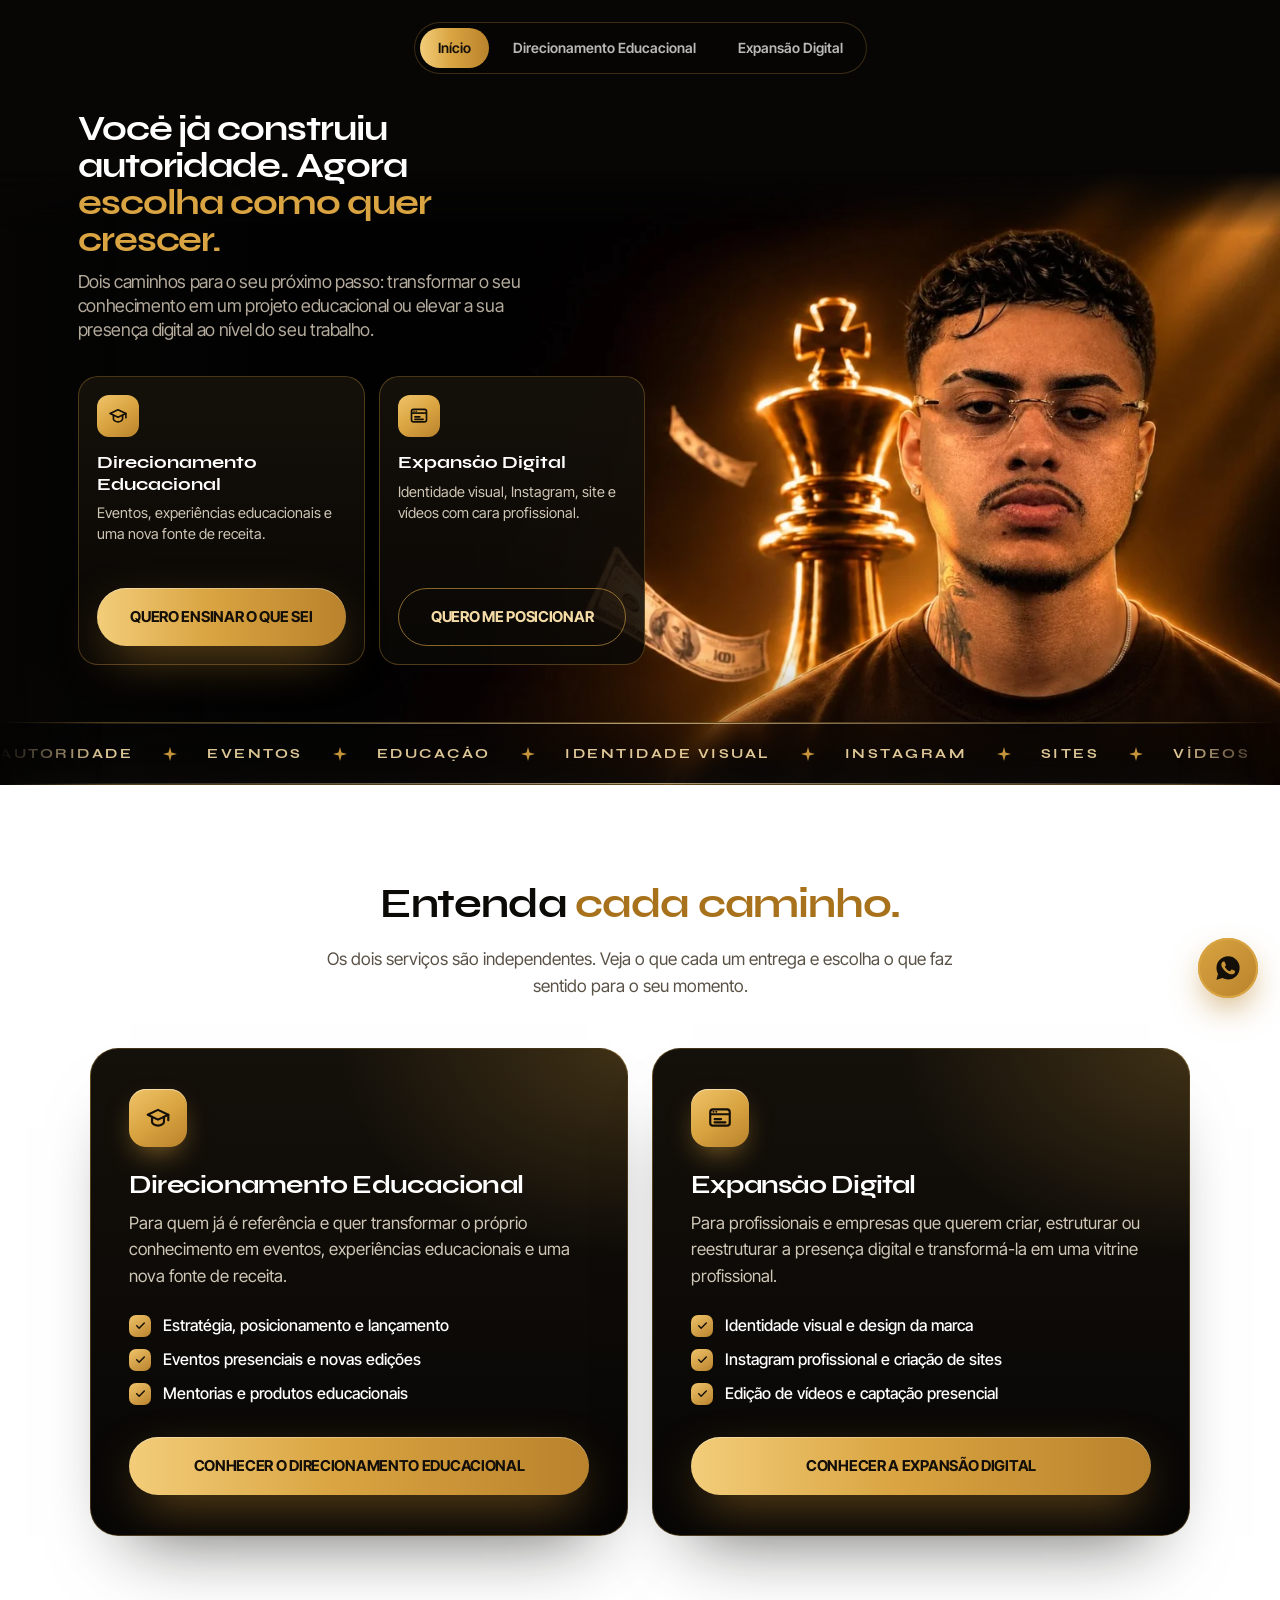
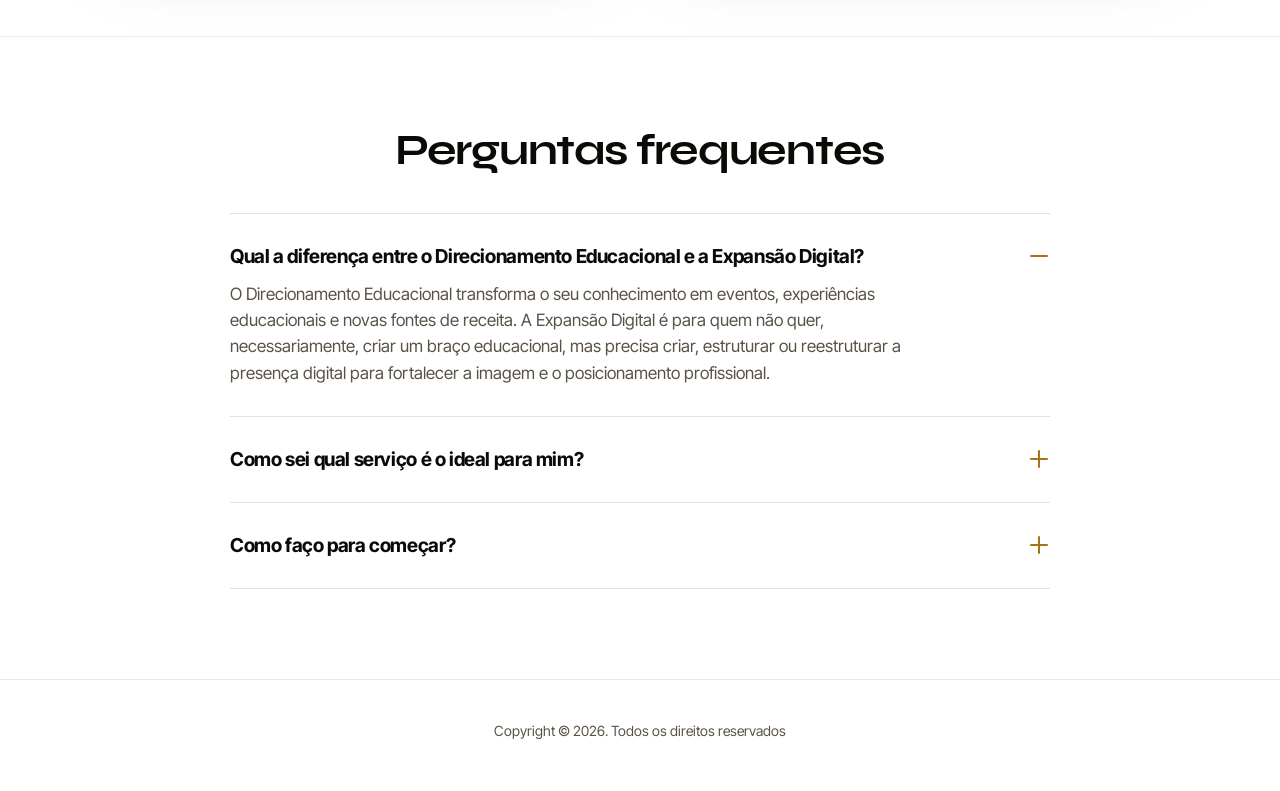
==== index.html @ 528cebd1 "Expansão Digital: novas fotos da hero (desktop, notebook/tablet e celular) Co-Authored-By: Claude Op" ====
<!DOCTYPE html>
<html lang="pt-BR">
<head>
<meta charset="UTF-8">
<meta name="viewport" content="width=device-width, initial-scale=1">
<title>Direcionamento Educacional e Expansão Digital | Escolha como quer crescer</title>
<meta name="description" content="Dois caminhos para o seu próximo passo: transformar o seu conhecimento em um projeto educacional ou elevar a sua presença digital.">
<meta property="og:title" content="Expansão Educacional">
<meta property="og:description" content="Você já construiu autoridade. Agora é hora de transformar isso em uma nova fonte de receita.">
<meta property="og:image" content="assets/hero-desktop.webp">
<meta name="theme-color" content="#070605">

<link rel="preload" as="image" href="assets/hero-desktop.webp?v=1795059457" media="(min-width: 1080px)">
<link rel="preload" as="image" href="assets/hero-mobile.webp?v=1795060371" media="(max-width: 1079px)">
<link rel="preload" as="font" type="font/woff2" href="assets/fonts/Syne-Bold.woff2" crossorigin>
<link rel="preload" as="font" type="font/woff" href="assets/fonts/InterTight-Variable.woff" crossorigin>

<link rel="stylesheet" href="assets/site.css?v=1795201877">
</head>
<body data-ribbon-words="Autoridade|Eventos|Educação|Identidade visual|Instagram|Sites|Vídeos|Posicionamento">

<!-- SVG sprites reutilizáveis -->
<svg width="0" height="0" style="position:absolute" aria-hidden="true">
  <symbol id="i-arrow" viewBox="0 0 24 24"><path d="M4 12h15M13 6l6 6-6 6" fill="none" stroke="currentColor" stroke-width="2.4" stroke-linecap="round" stroke-linejoin="round"/></symbol>
  <symbol id="i-check" viewBox="0 0 24 24"><path d="M5 12.5l4.5 4.5L19 7.5" fill="none" stroke="currentColor" stroke-width="2.6" stroke-linecap="round" stroke-linejoin="round"/></symbol>
  <symbol id="i-spark" viewBox="0 0 24 24"><path d="M12 0l2.6 9.4L24 12l-9.4 2.6L12 24l-2.6-9.4L0 12l9.4-2.6z" fill="currentColor"/></symbol>
  <symbol id="i-wa" viewBox="0 0 24 24"><path fill="currentColor" d="M12.04 2C6.58 2 2.13 6.45 2.13 11.91c0 1.75.46 3.45 1.32 4.95L2.05 22l5.25-1.38a9.9 9.9 0 0 0 4.74 1.21h.01c5.46 0 9.91-4.45 9.91-9.91A9.88 9.88 0 0 0 12.04 2zm5.8 14.03c-.24.68-1.42 1.3-1.96 1.35-.5.05-1.13.07-1.82-.11a16.5 16.5 0 0 1-1.65-.61c-2.9-1.25-4.8-4.17-4.94-4.36-.14-.2-1.18-1.57-1.18-3 0-1.42.75-2.12 1.01-2.41.27-.29.58-.36.78-.36h.56c.18 0 .42-.07.66.5.24.58.83 2 .9 2.15.07.14.12.31.02.5-.1.2-.14.31-.29.48-.14.17-.3.38-.43.5-.14.15-.29.3-.12.59.17.29.74 1.22 1.59 1.98 1.1.97 2.02 1.28 2.3 1.42.3.15.46.12.63-.07.17-.2.73-.85.92-1.14.2-.29.39-.24.65-.14.27.1 1.7.8 1.99.95.29.14.48.22.55.34.08.12.08.69-.16 1.37z"/></symbol>
  <symbol id="i-cap" viewBox="0 0 24 24"><path d="M2.5 9L12 4.5 21.5 9 12 13.5z" fill="none" stroke="currentColor" stroke-width="2" stroke-linejoin="round"/><path d="M6.5 11v4.6c0 1.4 2.5 3.4 5.5 3.4s5.5-2 5.5-3.4V11M21.5 9v5" fill="none" stroke="currentColor" stroke-width="2" stroke-linecap="round"/></symbol>
  <symbol id="i-pin" viewBox="0 0 24 24"><path d="M12 22s7-6.2 7-12a7 7 0 1 0-14 0c0 5.8 7 12 7 12z" fill="none" stroke="currentColor" stroke-width="2" stroke-linejoin="round"/><circle cx="12" cy="10" r="2.6" fill="none" stroke="currentColor" stroke-width="2"/></symbol>
  <symbol id="i-palette" viewBox="0 0 24 24"><path d="M12 3a9 9 0 0 0 0 18c1.4 0 2-1 2-2 0-1.4-1.2-1.6-1.2-2.8 0-1 .8-1.7 1.8-1.7H17a4 4 0 0 0 4-4C21 6.4 17 3 12 3z" fill="none" stroke="currentColor" stroke-width="2" stroke-linejoin="round"/><circle cx="7.5" cy="11" r="1.3" fill="currentColor"/><circle cx="10" cy="7.2" r="1.3" fill="currentColor"/><circle cx="14.5" cy="7.2" r="1.3" fill="currentColor"/></symbol>
  <symbol id="i-insta" viewBox="0 0 24 24"><rect x="3.5" y="3.5" width="17" height="17" rx="5" fill="none" stroke="currentColor" stroke-width="2"/><circle cx="12" cy="12" r="4" fill="none" stroke="currentColor" stroke-width="2"/><circle cx="17.2" cy="6.8" r="1.2" fill="currentColor"/></symbol>
  <symbol id="i-web" viewBox="0 0 24 24"><rect x="3" y="4" width="18" height="15" rx="2.5" fill="none" stroke="currentColor" stroke-width="2"/><path d="M3 8.5h18" stroke="currentColor" stroke-width="2"/><circle cx="6" cy="6.3" r=".9" fill="currentColor"/><circle cx="8.6" cy="6.3" r=".9" fill="currentColor"/><path d="M7 13h6M7 16h10" stroke="currentColor" stroke-width="2" stroke-linecap="round"/></symbol>
  <symbol id="i-video" viewBox="0 0 24 24"><rect x="3" y="6" width="13" height="12" rx="2.5" fill="none" stroke="currentColor" stroke-width="2"/><path d="M16 10.5l5-3v9l-5-3z" fill="none" stroke="currentColor" stroke-width="2" stroke-linejoin="round"/></symbol>
  <symbol id="i-camera" viewBox="0 0 24 24"><path d="M4 8h3l1.6-2.5h6.8L17 8h3a1 1 0 0 1 1 1v9a1 1 0 0 1-1 1H4a1 1 0 0 1-1-1V9a1 1 0 0 1 1-1z" fill="none" stroke="currentColor" stroke-width="2" stroke-linejoin="round"/><circle cx="12" cy="13" r="3.4" fill="none" stroke="currentColor" stroke-width="2"/></symbol>
</svg>

<nav class="topnav" aria-label="Navegação principal">
  <div class="topnav__inner">
    <div class="topnav__links">
      <a href="index.html" aria-current="page">Início</a>
      <a href="educacional.html"><span class="nf">Direcionamento </span>Educacional</a>
      <a href="digital.html"><span class="nf">Expansão </span>Digital</a>
    </div>
  </div>
</nav>

<main>

<!-- ============ HERO (escolha) ============ -->
<section class="hero hero--home" id="inicio">
  <div class="hero__bg" aria-hidden="true"></div>
  <div class="hero__inner">
    <div class="hero__content">
      <h1 class="reveal">Você já construiu autoridade. Agora <span class="hl">escolha como quer crescer.</span></h1>
      <p class="hero__sub reveal" data-delay="1">Dois caminhos para o seu próximo passo: transformar o seu conhecimento em um projeto educacional ou elevar a sua presença digital ao nível do seu trabalho.</p>
      <div class="hopts reveal" data-delay="2">
        <a class="hopt" href="educacional.html">
          <span class="hopt__icon"><svg><use href="#i-cap"/></svg></span>
          <span class="hopt__title">Direcionamento Educacional</span>
          <span class="hopt__desc">Eventos, experiências educacionais e uma nova fonte de receita.</span>
          <span class="btn hopt__btn">Quero ensinar o que sei</span>
        </a>
        <a class="hopt" href="digital.html">
          <span class="hopt__icon"><svg><use href="#i-web"/></svg></span>
          <span class="hopt__title">Expansão Digital</span>
          <span class="hopt__desc">Identidade visual, Instagram, site e vídeos com cara profissional.</span>
          <span class="btn hopt__btn">Quero me posicionar</span>
        </a>
      </div>
    </div>
  </div>
  <div class="ribbons" aria-hidden="true">
    <div class="ribbon"><div class="ribbon__track" data-ribbon></div></div>
  </div>
</section>

<!-- ============ ESCOLHA DO SERVIÇO ============ -->
<section class="choose" id="servicos">
  <div class="container">
    <header class="sec-head">
      <h2 class="reveal">Entenda <span class="hl">cada caminho.</span></h2>
      <p class="reveal" data-delay="1">Os dois serviços são independentes. Veja o que cada um entrega e escolha o que faz sentido para o seu momento.</p>
    </header>
    <div class="choose__grid">
      <article class="svc reveal" data-delay="1">
        <span class="svc__icon"><svg><use href="#i-cap"/></svg></span>
        <h3>Direcionamento Educacional</h3>
        <p>Para quem já é referência e quer transformar o próprio conhecimento em eventos, experiências educacionais e uma nova fonte de receita.</p>
        <ul>
          <li><span class="chk"><svg><use href="#i-check"/></svg></span>Estratégia, posicionamento e lançamento</li>
          <li><span class="chk"><svg><use href="#i-check"/></svg></span>Eventos presenciais e novas edições</li>
          <li><span class="chk"><svg><use href="#i-check"/></svg></span>Mentorias e produtos educacionais</li>
        </ul>
        <a class="btn" href="educacional.html">Conhecer o Direcionamento Educacional</a>
      </article>
      <article class="svc reveal" data-delay="2">
        <span class="svc__icon"><svg><use href="#i-web"/></svg></span>
        <h3>Expansão Digital</h3>
        <p>Para profissionais e empresas que querem criar, estruturar ou reestruturar a presença digital e transformá-la em uma vitrine profissional.</p>
        <ul>
          <li><span class="chk"><svg><use href="#i-check"/></svg></span>Identidade visual e design da marca</li>
          <li><span class="chk"><svg><use href="#i-check"/></svg></span>Instagram profissional e criação de sites</li>
          <li><span class="chk"><svg><use href="#i-check"/></svg></span>Edição de vídeos e captação presencial</li>
        </ul>
        <a class="btn" href="digital.html">Conhecer a Expansão Digital</a>
      </article>
    </div>
  </div>
</section>

<!-- ============ FAQ (os dois serviços) ============ -->
<section class="final" id="faq">
  <div class="container faq">
    <header class="faq__head">
      <h2 class="reveal">Perguntas frequentes</h2>
    </header>
    <details class="faq__item reveal" open>
      <summary><h3>Qual a diferença entre o Direcionamento Educacional e a Expansão Digital?</h3><span class="faq__plus" aria-hidden="true"></span></summary>
      <div class="faq__a"><div><p>O Direcionamento Educacional transforma o seu conhecimento em eventos, experiências educacionais e novas fontes de receita. A Expansão Digital é para quem não quer, necessariamente, criar um braço educacional, mas precisa criar, estruturar ou reestruturar a presença digital para fortalecer a imagem e o posicionamento profissional.</p></div></div>
    </details>
    <details class="faq__item reveal">
      <summary><h3>Como sei qual serviço é o ideal para mim?</h3><span class="faq__plus" aria-hidden="true"></span></summary>
      <div class="faq__a"><div><p>Se o seu objetivo é ensinar, criar eventos e ter uma nova fonte de receita com o que você já sabe, o caminho é o Direcionamento Educacional. Se o objetivo é ter uma imagem mais profissional nas redes, no site e na identidade da marca, o caminho é a Expansão Digital. Na conversa pelo WhatsApp, ajudamos você a definir.</p></div></div>
    </details>
    <details class="faq__item reveal">
      <summary><h3>Como faço para começar?</h3><span class="faq__plus" aria-hidden="true"></span></summary>
      <div class="faq__a"><div><p>Clique em um dos botões da página e fale com a gente pelo WhatsApp. Vamos entender o seu momento e indicar o melhor caminho para o seu projeto.</p></div></div>
    </details>
  </div>
</section>

</main>

<footer class="footer">
  <div class="container">Copyright © 2026. Todos os direitos reservados</div>
</footer>


<a class="wa-float" data-wa="Oi! Vi o site e gostaria de mais informações sobre os serviços." href="#" target="_blank" rel="noopener" aria-label="Falar no WhatsApp">
  <svg><use href="#i-wa"/></svg>
</a>

<script src="assets/site.js?v=1795058932"></script>
</body>
</html>
---- assets/site.css ----
/* ---------- Fontes (arquivos em assets/fonts) ---------- */
@font-face{font-family:"Syne";src:url("fonts/Syne-Bold.woff2") format("woff2");font-weight:600 700;font-style:normal;font-display:swap}
@font-face{font-family:"Syne";src:url("fonts/Syne-Extra.woff2") format("woff2");font-weight:800;font-style:normal;font-display:swap}
@font-face{font-family:"Inter Tight";src:url("fonts/InterTight-Variable.woff") format("woff");font-weight:100 900;font-style:normal;font-display:swap}

/* =========================================================
   TOKENS — troque aqui cores e fontes do projeto inteiro
   ========================================================= */
:root{
  --bg:        #070605;   /* preto quente (base) */
  --bg-2:      #0c0a07;   /* preto amadeirado */
  --brown:     #17120b;   /* marrom escuro */
  --brown-2:   #241b0f;
  --gold:      #d9a441;   /* dourado (destaques) */
  --gold-2:    #b9822c;   /* dourado profundo (gradientes) */
  --champagne: #f5dca6;   /* champanhe (brilhos) */
  --bronze:    #8a5a1c;   /* bronze (profundidade) */
  --white:     #ffffff;
  --text:      #cfc6b6;
  --muted:     #968c7d;
  --line:      rgba(245,220,166,.14);

  --font-display: "Syne", "Inter Tight", system-ui, sans-serif;
  --font-body:    "Inter Tight", "Inter", system-ui, sans-serif;

  --radius: 22px;
  --container: 1200px;
}

*,*::before,*::after{box-sizing:border-box}
html{scroll-behavior:smooth;-webkit-text-size-adjust:100%;overflow-x:hidden}
body{
  margin:0;background:var(--bg);color:var(--text);
  font-family:var(--font-body);font-size:18px;line-height:1.55;
  -webkit-font-smoothing:antialiased;overflow-x:hidden;
}
img,svg{display:block;max-width:100%}
a{color:inherit;text-decoration:none}
h1,h2,h3{margin:0;color:var(--white);font-family:var(--font-display);font-weight:700;letter-spacing:-.03em;line-height:1.05}
p{margin:0}
.hl{color:var(--gold)}
.container{width:min(var(--container),100% - 48px);margin-inline:auto}
section{position:relative}

/* ---------- Botão (pílula com seta) ---------- */
.btn{
  --h:76px;justify-content:center;text-align:center;
  display:inline-flex;align-items:center;gap:28px;
  height:var(--h);padding:0 52px;border-radius:999px;
  background:linear-gradient(90deg,#f3cd7a 0%,var(--gold) 45%,var(--gold-2) 100%);
  color:#140f08;font-family:var(--font-body);font-weight:700;font-size:21px;letter-spacing:-.02em;text-transform:uppercase;
  box-shadow:0 18px 50px -12px rgba(185,130,44,.65),inset 0 1px 0 rgba(255,255,255,.35);
  position:relative;isolation:isolate;overflow:hidden;
  transition:transform .35s cubic-bezier(.2,.8,.2,1),box-shadow .35s;
}
.btn::after{ /* brilho que passa */
  content:"";position:absolute;inset:0;z-index:-1;
  background:linear-gradient(110deg,transparent 30%,rgba(255,255,255,.45) 50%,transparent 70%);
  transform:translateX(-120%);animation:shine 4.5s ease-in-out infinite;
}
.btn__arrow{
  width:46px;height:46px;border-radius:50%;background:#0a0704;color:var(--champagne);display:grid;place-items:center;flex:none;
  transition:transform .35s cubic-bezier(.2,.8,.2,1);
}
.btn__arrow svg{width:18px;height:18px}
.btn:hover{transform:translateY(-3px);box-shadow:0 24px 60px -10px rgba(185,130,44,.85),inset 0 1px 0 rgba(255,255,255,.35)}
.btn:hover .btn__arrow{transform:translateX(5px)}
@keyframes shine{0%,60%{transform:translateX(-120%)}100%{transform:translateX(120%)}}

/* Variante com anel (seção 3) */
.btn--ring{outline:1.5px solid rgba(245,220,166,.45);outline-offset:6px}

/* ---------- Eyebrow ---------- */
.eyebrow{
  display:inline-flex;align-items:center;gap:10px;
  padding:9px 18px;border-radius:999px;border:1px solid var(--line);
  background:rgba(185,130,44,.07);color:var(--champagne);
  font-size:13px;font-weight:600;letter-spacing:.14em;text-transform:uppercase;
}
.eyebrow i{width:7px;height:7px;border-radius:50%;background:var(--gold);box-shadow:0 0 12px var(--gold)}

.sec-head h2:first-child,.faq__head h2:first-child,.provoke h2:first-child{margin-top:0}

/* ---------- Reveal on scroll ---------- */
.reveal{opacity:0;transform:translateY(34px);transition:opacity .9s cubic-bezier(.2,.8,.2,1),transform .9s cubic-bezier(.2,.8,.2,1)}
.reveal.is-in{opacity:1;transform:none}
.reveal[data-delay="1"]{transition-delay:.1s}
.reveal[data-delay="2"]{transition-delay:.2s}
.reveal[data-delay="3"]{transition-delay:.3s}
.reveal[data-delay="4"]{transition-delay:.4s}
.reveal[data-delay="5"]{transition-delay:.5s}

/* =========================================================
   01 — HERO
   ========================================================= */
.hero{
  /* altura da foto: no máx. metade da largura (16:9 de 50vw) e da altura da tela */
  --H:clamp(500px,min(48vw,100svh),1000px);
  min-height:var(--H);display:flex;align-items:center;
  background:var(--bg);padding:110px 0 120px;overflow-x:clip;
}
/* A foto fica ancorada à direita, sempre inteira (sem cortes laterais) */
/* Foto ancorada no canto inferior direito, sempre inteira e ocupando ~metade da tela */
.hero__bg{position:absolute;bottom:0;right:0;height:var(--H);width:calc(var(--H) * 2.171);pointer-events:none;
  background:url("hero-desktop.webp?v=1795059457") center / cover no-repeat;
  -webkit-mask-image:linear-gradient(180deg,transparent 0%,#000 10%);mask-image:linear-gradient(180deg,transparent 0%,#000 10%)}
.hero__bg::after{content:"";position:absolute;inset:0;
  background:linear-gradient(90deg,var(--bg) 0%,rgba(7,6,5,.6) 10%,rgba(7,6,5,0) 26%),linear-gradient(0deg,rgba(7,6,5,.5) 0%,rgba(7,6,5,0) 22%)}
.hero__inner{position:relative;width:min(1680px,100% - 48px);margin-inline:auto;padding-left:clamp(0px,4.2vw,96px)}
/* O texto termina antes de onde começam os elementos da foto (~45% da imagem) */
.hero__content{max-width:min(780px,calc(100vw - 1.15 * var(--H) - max(24px,(100vw - 1680px) / 2) - clamp(0px,4.2vw,96px) - 48px))}
.hero h1{font-size:clamp(1.85rem,2.75vw,3.6rem)}
.hero__sub{margin-top:12px;font-size:clamp(1.05rem,1.4vw,1.75rem);line-height:1.35;letter-spacing:-.02em;color:#b3aa9c;font-weight:400}
.hero .btn{--h:58px;margin-top:36px;white-space:nowrap;font-size:clamp(15px,1.1vw,17px);padding:0 clamp(30px,2.6vw,42px)}
.hero .btn .btn__arrow{width:38px;height:38px}
.hero .btn .btn__arrow svg{width:16px;height:16px}

/* Faixas infinitas */
/* Faixa infinita integrada à base da imagem */
.ribbons{position:absolute;left:0;right:0;bottom:0;z-index:3;pointer-events:none}
.ribbon{
  position:relative;overflow:hidden;padding:20px 0;color:var(--champagne);
  background:linear-gradient(180deg,rgba(7,6,5,.35) 0%,rgba(7,6,5,.78) 100%);
  backdrop-filter:blur(10px) saturate(1.2);-webkit-backdrop-filter:blur(10px) saturate(1.2);
  border-top:1px solid rgba(217,164,65,.35);border-bottom:1px solid rgba(217,164,65,.35);
  -webkit-mask-image:linear-gradient(90deg,transparent 0%,#000 8%,#000 92%,transparent 100%);
          mask-image:linear-gradient(90deg,transparent 0%,#000 8%,#000 92%,transparent 100%);
}
.ribbon::before,.ribbon::after{content:"";position:absolute;left:0;right:0;height:1px;background:linear-gradient(90deg,transparent,var(--champagne),transparent);opacity:.7}
.ribbon::before{top:0}.ribbon::after{bottom:0}
.ribbon__track{display:flex;width:max-content;animation:marquee 46s linear infinite}
.ribbon__group{display:flex;align-items:center;flex:none}
.ribbon__item{display:flex;align-items:center;gap:30px;padding-right:30px;font-family:var(--font-display);font-weight:600;font-size:14px;letter-spacing:.18em;opacity:.9;text-transform:uppercase;white-space:nowrap}
.ribbon__item svg{width:14px;height:14px;flex:none;color:var(--gold)}
@keyframes marquee{to{transform:translateX(-50%)}}

/* Cabeçalho padrão de seção */
.sec-head{text-align:center;max-width:860px;margin:0 auto 60px}
.sec-head h2{font-size:clamp(1.9rem,3.2vw,3.35rem);margin-top:22px}
.sec-head p{margin:22px auto 0;max-width:680px;font-size:clamp(1.05rem,1.35vw,1.25rem);color:var(--text)}

/* =========================================================
   02 — PARA QUEM É
   ========================================================= */
.forwho{display:flex;align-items:center;min-height:max(560px,50vw);padding:70px 0;background:#000;overflow:hidden}
/* Foto 16:9 sempre na largura total: o notebook nunca passa da metade esquerda */
.forwho__bg{position:absolute;left:0;top:50%;width:100%;aspect-ratio:16/9;transform:translateY(-50%);pointer-events:none;
  background:url("para-quem-bg.webp") center / cover no-repeat;
  -webkit-mask-image:linear-gradient(180deg,transparent 0%,#000 12%,#000 88%,transparent 100%);
          mask-image:linear-gradient(180deg,transparent 0%,#000 12%,#000 88%,transparent 100%)}
.forwho__grid{position:relative;display:grid;grid-template-columns:1fr 1fr;gap:48px;align-items:center}
.forwho__content{grid-column:2}
.forwho h2{font-size:clamp(1.9rem,3vw,3rem);margin-bottom:34px}
.forwho__list{display:grid;gap:14px}
.fcard{
  display:flex;align-items:flex-start;gap:18px;padding:24px 26px;border-radius:22px;
  background:linear-gradient(180deg,rgba(255,255,255,.04),rgba(255,255,255,.012));
  border:1px solid rgba(217,164,65,.2);
  backdrop-filter:blur(6px);-webkit-backdrop-filter:blur(6px);
  transition:opacity .9s cubic-bezier(.2,.8,.2,1),transform .9s cubic-bezier(.2,.8,.2,1),border-color .4s,background .4s;
}
.fcard:hover{border-color:rgba(217,164,65,.5);background:linear-gradient(180deg,rgba(217,164,65,.07),rgba(255,255,255,.012))}
.fcard h3{font-size:clamp(1.15rem,1.45vw,1.35rem);line-height:1.25;letter-spacing:-.02em;margin:2px 0 8px}
.fcard p{font-size:16.5px;line-height:1.55;color:var(--text)}

/* =========================================================
   03 — PROVOCAÇÃO
   ========================================================= */
.provoke{padding:90px 0;background:linear-gradient(180deg,var(--bg) 0%,#040302 100%);overflow:hidden}
.provoke::before{content:"";position:absolute;left:-10%;top:10%;width:60%;height:80%;background:radial-gradient(closest-side,rgba(138,90,28,.16),transparent);pointer-events:none}
.provoke__grid{display:grid;grid-template-columns:1.15fr .85fr;gap:80px;align-items:center}
.provoke h2{font-size:clamp(2.1rem,4.1vw,4.4rem);margin-top:26px;line-height:1.04}
.race{position:relative;margin-top:46px;height:52px;max-width:640px}
.race__line{position:absolute;left:0;right:6px;bottom:8px;height:2px;background:linear-gradient(90deg,rgba(217,164,65,.25),var(--gold))}
.race__arrow{position:absolute;right:0;bottom:2px;width:16px;height:14px;color:var(--gold)}
.race__runner{position:absolute;left:0;bottom:10px;width:46px;height:46px;color:var(--gold);filter:drop-shadow(0 0 8px rgba(217,164,65,.8))}
.provoke__side p{font-size:clamp(1.05rem,1.35vw,1.3rem);line-height:1.6;color:#b8ae9e}
.provoke__side p + p{margin-top:18px}
.provoke__side strong{color:#fff;font-weight:600}
.provoke__side .btn{margin-top:42px;--h:64px;font-size:18px;padding:0 44px;white-space:nowrap}

/* Check dourado (usado nos cards da seção 2) */
.bcard__check{
  flex:none;width:46px;height:46px;border-radius:12px;display:grid;place-items:center;color:#fff;
  background:linear-gradient(145deg,#f0c46a 0%,var(--gold-2) 55%,var(--bronze) 100%);
  box-shadow:0 0 24px rgba(217,164,65,.45),inset 0 1px 0 rgba(255,255,255,.45);
}
.bcard__check svg{width:22px;height:22px}

/* =========================================================
   05 — COMO FUNCIONA NOSSO PROJETO (tabuleiro com cards ligados às peças)
   ========================================================= */
.process{padding:80px 0 80px;background:#000;overflow:hidden}
.process .sec-head{margin-bottom:0;position:relative;z-index:2}
.process__stage{position:relative;width:min(1400px,100% - 32px);margin:-40px auto 0;aspect-ratio:1672 / 941;
  container-type:inline-size}
.process__img{position:absolute;inset:0;background:url("processo-bg.webp") center / cover no-repeat;
  -webkit-mask-image:radial-gradient(75% 85% at 50% 55%,#000 60%,transparent 100%);
          mask-image:radial-gradient(75% 85% at 50% 55%,#000 60%,transparent 100%)}
.process__lines{position:absolute;inset:0;width:100%;height:100%;overflow:visible;pointer-events:none}
.process__lines path{fill:none;stroke:url(#pl-line);stroke-width:1.4;vector-effect:non-scaling-stroke;
  stroke-dasharray:1;stroke-dashoffset:1;transition:stroke-dashoffset 1.4s cubic-bezier(.6,0,.2,1) .25s}
.process__lines circle{fill:var(--champagne);opacity:0;transition:opacity .4s 1.5s;filter:drop-shadow(0 0 6px var(--gold))}
.process__stage.is-in .process__lines path{stroke-dashoffset:0}
.process__stage.is-in .process__lines circle{opacity:1}
.pstep{position:absolute;width:24%;padding:clamp(16px,1.6cqw,24px) clamp(18px,1.8cqw,26px);border-radius:16px;
  background:linear-gradient(180deg,rgba(24,19,12,.82),rgba(10,8,5,.82));
  border:1px solid rgba(217,164,65,.32);
  box-shadow:0 20px 50px -20px rgba(0,0,0,.9),inset 0 1px 0 rgba(255,255,255,.06);
  backdrop-filter:blur(8px);-webkit-backdrop-filter:blur(8px);
  transition:opacity .9s cubic-bezier(.2,.8,.2,1),transform .9s cubic-bezier(.2,.8,.2,1),border-color .4s}
.pstep:hover{border-color:rgba(217,164,65,.65)}
.pstep--1{left:3%;top:20%}
.pstep--2{right:3%;top:20%}
.pstep--3{left:3%;bottom:2%}
.pstep--4{right:3%;bottom:2%}
.pstep__n{display:block;font-family:var(--font-display);font-weight:700;font-size:clamp(12px,1cqw,14px);letter-spacing:.06em;color:var(--gold);margin-bottom:6px}
.pstep h3{font-size:clamp(1rem,1.35cqw,1.3rem);line-height:1.2;letter-spacing:-.02em;margin-bottom:8px}
.pstep p{font-size:clamp(13.5px,1.05cqw,16px);line-height:1.5;color:var(--text)}

/* =========================================================
   06 — FAQ (simples)
   ========================================================= */
.final{padding:90px 0 90px;background:linear-gradient(180deg,var(--bg) 0%,#040302 100%)}
.faq{max-width:820px;margin:0 auto}
.faq__head{text-align:center;margin-bottom:40px}
.faq__head h2{font-size:clamp(2rem,3.4vw,3.2rem);margin-top:22px}
.faq__item{padding:30px 0;border-top:1px solid rgba(255,255,255,.09)}
.faq__item:last-child{border-bottom:1px solid rgba(255,255,255,.09)}
.faq__item summary{list-style:none;cursor:pointer;display:flex;align-items:center;justify-content:space-between;gap:24px}
.faq__item summary::-webkit-details-marker{display:none}
.faq__item summary:focus-visible{outline:2px solid var(--gold);outline-offset:6px;border-radius:6px}
.faq__plus{flex:none;position:relative;width:22px;height:22px;transition:transform .4s cubic-bezier(.2,.8,.2,1)}
.faq__plus::before,.faq__plus::after{content:"";position:absolute;left:50%;top:50%;width:18px;height:2px;border-radius:2px;background:var(--gold);transform:translate(-50%,-50%)}
.faq__plus::after{transform:translate(-50%,-50%) rotate(90deg);transition:transform .4s cubic-bezier(.2,.8,.2,1),opacity .3s}
.faq__item[open] .faq__plus{transform:rotate(180deg)}
.faq__item[open] .faq__plus::after{transform:translate(-50%,-50%) rotate(0);opacity:0}
.faq__item summary:hover h3{color:var(--champagne)}
.faq__a{display:grid;grid-template-rows:0fr;transition:grid-template-rows .45s cubic-bezier(.2,.8,.2,1)}
.faq__item.is-open .faq__a{grid-template-rows:1fr}
.faq__a > div{overflow:hidden}
.faq__item h3{transition:color .3s;font-family:var(--font-body);font-size:clamp(1.1rem,1.5vw,1.3rem);font-weight:700;letter-spacing:-.02em;line-height:1.3}
.faq__item p{padding-top:12px;font-size:17px;color:var(--text);max-width:720px}

.footer{padding:40px 0 50px;background:#040302;border-top:1px solid rgba(255,255,255,.06);text-align:center;font-size:14px;color:var(--muted)}

/* Botão flutuante WhatsApp */
.wa-float{position:fixed;right:22px;bottom:22px;z-index:50;width:60px;height:60px;border-radius:50%;display:grid;place-items:center;background:linear-gradient(135deg,var(--gold),var(--gold-2));box-shadow:0 14px 34px -8px rgba(185,130,44,.8);color:#140f08;transform:translateY(120px);transition:transform .5s cubic-bezier(.2,.8,.2,1)}
.wa-float.is-visible{transform:none}
.wa-float svg{width:28px;height:28px}
.wa-float::before{content:"";position:absolute;inset:0;border-radius:50%;border:2px solid var(--gold);animation:pulse 2.4s ease-out infinite}
@keyframes pulse{from{transform:scale(1);opacity:.8}to{transform:scale(1.55);opacity:0}}

/* =========================================================
   05 — BENEFÍCIOS (checks)
   ========================================================= */
.benefits{padding:90px 0;background:#000;overflow:hidden}
.benefits__grid{display:grid;grid-template-columns:repeat(2,1fr);gap:20px;position:relative;max-width:1150px;margin-inline:auto}
.bcard{
  display:flex;align-items:center;gap:20px;padding:34px 34px;border-radius:24px;
  background:linear-gradient(180deg,rgba(255,255,255,.025),rgba(255,255,255,.01));
  border:1px solid rgba(217,164,65,.18);
  transition:opacity .9s cubic-bezier(.2,.8,.2,1),transform .9s cubic-bezier(.2,.8,.2,1),border-color .4s,background .4s;
}
.bcard:hover{border-color:rgba(217,164,65,.45);background:linear-gradient(180deg,rgba(217,164,65,.06),rgba(255,255,255,.01))}
.bcard h3{font-size:clamp(1.25rem,1.75vw,1.65rem);line-height:1.2;letter-spacing:-.025em}

/* =========================================================
   KICKER — identifica a qual serviço cada seção pertence
   ========================================================= */
.kicker{display:block;font-family:var(--font-body);font-size:13px;font-weight:700;letter-spacing:.24em;text-transform:uppercase;color:var(--gold)}
.kicker + h2{margin-top:14px !important}
.provoke .kicker,.final .kicker,.choose .kicker,.digi-svc .kicker{color:#a8721c}

/* =========================================================
   ESCOLHA DO SERVIÇO
   ========================================================= */
.choose{padding:96px 0 100px;background:#fff;color:#5a5247}
.choose .sec-head{margin-bottom:48px}
.choose .sec-head h2{color:#0c0a07}
.choose .sec-head .hl{color:#a8721c}
.choose .sec-head p{color:#5a5247}
.choose__grid{display:grid;grid-template-columns:1fr 1fr;grid-template-rows:auto auto auto auto auto;column-gap:24px;max-width:1100px;margin-inline:auto}
.svc{
  grid-row:span 5;display:grid;grid-template-rows:subgrid;row-gap:0;
  position:relative;overflow:hidden;isolation:isolate;
  padding:40px 38px;border-radius:28px;color:var(--text);
  background:radial-gradient(90% 70% at 100% 0%,rgba(217,164,65,.22),transparent 60%),linear-gradient(180deg,#14100a 0%,#070605 100%);
  border:1px solid rgba(217,164,65,.28);
  box-shadow:0 40px 70px -40px rgba(12,10,7,.65);
  transition:opacity .9s cubic-bezier(.2,.8,.2,1),transform .5s cubic-bezier(.2,.8,.2,1),box-shadow .5s,border-color .5s;
}
.svc:hover{transform:translateY(-6px);border-color:rgba(217,164,65,.6);box-shadow:0 50px 80px -40px rgba(12,10,7,.75),0 0 50px -20px rgba(217,164,65,.5)}
.svc__icon{width:58px;height:58px;border-radius:17px;display:grid;place-items:center;color:#140f08;margin-bottom:24px;
  background:linear-gradient(145deg,#f0c46a 0%,var(--gold) 50%,var(--gold-2) 100%);box-shadow:0 12px 28px -8px rgba(217,164,65,.6),inset 0 1px 0 rgba(255,255,255,.5)}
.svc__icon svg{width:26px;height:26px}
.svc h3{font-size:clamp(1.45rem,2vw,1.9rem);margin:0 0 12px;align-self:end}
.svc > p{font-size:17px;line-height:1.55;color:#cfc6b6}
.svc ul{list-style:none;margin:26px 0 32px;padding:0;display:grid;gap:12px;align-content:start}
.svc li{display:flex;gap:12px;align-items:center;font-size:16px;color:#fff;font-weight:500;line-height:1.35}
.chk{flex:none;width:22px;height:22px;border-radius:7px;display:grid;place-items:center;color:#140f08;background:linear-gradient(145deg,#f0c46a,var(--gold-2))}
.chk svg{width:13px;height:13px}
.svc .btn{width:100%;--h:58px;font-size:15px;padding:0 20px}

/* =========================================================
   ABERTURA DE CADA SERVIÇO
   ========================================================= */
.svc-intro{padding:100px 0 30px;background:radial-gradient(60% 70% at 50% 0%,rgba(217,164,65,.16),transparent 70%),#000;text-align:center}
.svc-intro .container{max-width:900px}
.svc-intro h2{font-size:clamp(2.2rem,4.4vw,4.2rem);line-height:1.02}
.svc-intro p{margin:22px auto 0;max-width:700px;font-size:clamp(1.05rem,1.35vw,1.25rem);line-height:1.6;color:var(--text)}
.svc-intro__rule{display:block;width:120px;height:1px;margin:36px auto 0;background:linear-gradient(90deg,transparent,var(--gold),transparent)}

/* =========================================================
   EXPANSÃO DIGITAL — para quem é (painel)
   ========================================================= */
.digi-intro{padding:100px 0;background:radial-gradient(60% 50% at 50% 0%,rgba(217,164,65,.16),transparent 70%),#000}
.digi-intro .svc-intro{padding:0 0 56px;background:none}
.digi-panel{position:relative;max-width:1060px;margin-inline:auto;padding:56px 56px 52px;border-radius:30px;
  background:linear-gradient(180deg,#17120b 0%,#0c0a07 100%);border:1px solid rgba(217,164,65,.18);border-bottom:2px solid var(--gold);
  box-shadow:0 50px 90px -50px rgba(0,0,0,.9),inset 0 1px 0 rgba(255,255,255,.05)}
.digi-panel__head{text-align:center;margin-bottom:36px}
.digi-panel__head h3{font-size:clamp(1.6rem,2.6vw,2.4rem);line-height:1.1}
.digi-panel__grid{display:grid;grid-template-columns:1fr 1fr;gap:14px}
.ditem{display:flex;align-items:center;gap:16px;padding:20px 22px;border-radius:16px;background:rgba(255,255,255,.045);border:1px solid rgba(255,255,255,.06);transition:border-color .4s,background .4s}
.ditem:hover{border-color:rgba(217,164,65,.4);background:rgba(217,164,65,.07)}
.ditem .bcard__check{width:42px;height:42px;border-radius:12px}
.ditem .bcard__check svg{width:19px;height:19px}
.ditem span:last-child{color:#fff;font-size:16.5px;font-weight:500;line-height:1.35}
.digi-panel__goal{margin-top:30px;text-align:center;font-size:clamp(1.05rem,1.3vw,1.2rem);line-height:1.6;color:var(--text)}
.digi-panel__goal strong{color:var(--champagne);font-weight:600}

/* =========================================================
   EXPANSÃO DIGITAL — serviços
   ========================================================= */
.digi-svc{padding:100px 0;background:#fff;color:#5a5247}
.digi-svc .sec-head h2{color:#0c0a07}
.digi-svc .sec-head .hl{color:#a8721c}
.digi-svc .sec-head p{color:#5a5247}
.digi-grid{display:grid;grid-template-columns:repeat(6,1fr);gap:20px}
.dcard{grid-column:span 2;position:relative;display:flex;flex-direction:column;padding:32px 30px;border-radius:24px;color:var(--text);
  background:radial-gradient(90% 60% at 100% 0%,rgba(217,164,65,.16),transparent 60%),linear-gradient(180deg,#14100a,#070605);border:1px solid rgba(217,164,65,.25);
  box-shadow:0 30px 60px -36px rgba(12,10,7,.6);
  transition:opacity .9s cubic-bezier(.2,.8,.2,1),transform .9s cubic-bezier(.2,.8,.2,1),border-color .4s}
.dcard:nth-child(4),.dcard:nth-child(5){grid-column:span 3}
.dcard:hover{border-color:rgba(217,164,65,.55)}
.dcard__icon{width:54px;height:54px;border-radius:16px;display:grid;place-items:center;color:#140f08;margin-bottom:22px;
  background:linear-gradient(145deg,#f0c46a 0%,var(--gold) 50%,var(--gold-2) 100%);box-shadow:0 12px 28px -8px rgba(217,164,65,.6),inset 0 1px 0 rgba(255,255,255,.5)}
.dcard__icon svg{width:24px;height:24px}
.dcard h3{font-size:clamp(1.2rem,1.5vw,1.4rem);line-height:1.2;margin-bottom:18px}
.dcard ul{list-style:none;margin:0;padding:0;display:grid;gap:11px}
.dcard li{display:flex;gap:11px;align-items:flex-start;font-size:15.5px;line-height:1.45;color:var(--text)}
.dcard li .chk{width:20px;height:20px;border-radius:6px;margin-top:1px}
.dcard li .chk svg{width:12px;height:12px}

/* CTA Expansão Digital */
.digi-cta{padding:100px 0 110px;background:#040302;overflow:hidden;text-align:center}
.digi-cta::before{content:"";position:absolute;left:50%;top:-160px;width:1000px;height:620px;transform:translateX(-50%);background:radial-gradient(closest-side,rgba(217,164,65,.28),rgba(138,90,28,.1) 55%,transparent);pointer-events:none}
.digi-cta::after{content:"";position:absolute;left:50%;top:0;width:min(860px,90%);height:1px;transform:translateX(-50%);background:linear-gradient(90deg,transparent,var(--champagne),transparent)}
.digi-cta .container{position:relative;max-width:860px}
.digi-cta h2{font-size:clamp(2rem,3.6vw,3.4rem)}
.digi-cta p{margin:22px auto 0;max-width:620px;font-size:clamp(1.05rem,1.35vw,1.25rem)}
.digi-cta .btn{margin-top:40px;--h:62px;font-size:17px;padding:0 44px}
.digi-cta__alt{display:block;margin-top:22px;font-size:15px;color:var(--muted)}
.digi-cta__alt a{color:var(--champagne);text-decoration:underline;text-underline-offset:3px}

/* =========================================================
   SEÇÕES CLARAS (provocação + FAQ)
   ========================================================= */
.provoke,.final{--ink:#0c0a07;--ink-2:#5a5247;--gold-ink:#a8721c;background:#fff;color:var(--ink-2)}
.provoke h2,.final h2,.final h3{color:var(--ink)}
.provoke .hl,.final .hl{color:var(--gold-ink)}
.provoke::before{background:radial-gradient(closest-side,rgba(217,164,65,.12),transparent)}
.provoke__side p{color:var(--ink-2)}
.provoke__side strong{color:var(--ink)}
.race__line{background:linear-gradient(90deg,rgba(168,114,28,.2),var(--gold-ink))}
.race__arrow,.race__runner{color:var(--gold-ink)}
.race__runner{filter:none}
.btn--ring{outline-color:rgba(168,114,28,.45)}
.provoke .btn,.final .btn{box-shadow:0 16px 36px -14px rgba(168,114,28,.7),inset 0 1px 0 rgba(255,255,255,.45)}
.final{border-top:1px solid rgba(12,10,7,.08)}
.final .container{position:relative}
.faq__item{border-top-color:rgba(12,10,7,.12)}
.faq__item:last-child{border-bottom-color:rgba(12,10,7,.12)}
.faq__item p{color:var(--ink-2)}
.faq__item summary:hover h3{color:var(--gold-ink)}
.faq__plus::before,.faq__plus::after{background:var(--gold-ink)}
.footer{background:#fff;color:#5a5247;border-top-color:rgba(12,10,7,.1)}

/* =========================================================
   RESPONSIVO
   ========================================================= */
/* Abaixo de 1080px: hero vertical — foto (recorte vertical) em cima, texto embaixo */
@media (max-width:1079px){
  .hero{display:block;min-height:0;padding:0 0 110px}
  .hero__bg{position:relative;bottom:auto;right:auto;height:min(105vw,620px);width:min(100%,calc(min(105vw,620px) * .95));margin-inline:auto;
    background:url("hero-mobile.webp?v=1795060371") center / cover no-repeat;
    -webkit-mask-image:linear-gradient(90deg,transparent 0%,#000 16%,#000 84%,transparent 100%);
            mask-image:linear-gradient(90deg,transparent 0%,#000 16%,#000 84%,transparent 100%)}
  .hero__bg::after{background:linear-gradient(0deg,var(--bg) 0%,rgba(7,6,5,0) 26%)}
  .hero__inner{padding:24px 0 0;width:min(100% - 36px,720px)}
  .hero__content{text-align:center;margin-inline:auto;max-width:none}
  .hero h1{font-size:clamp(1.55rem,4.6vw,2.6rem)}
  .hero__sub{margin:10px auto 0;font-size:clamp(1rem,2.4vw,1.25rem)}
  .hero .btn{--h:54px;font-size:15px;padding:0 30px}
}
@media (max-width:600px){
  .hero__bg{-webkit-mask-image:none;mask-image:none}
  .hero h1{font-size:clamp(1.55rem,6.3vw,2.6rem)}
  .hero__sub{font-size:clamp(1rem,4.1vw,1.25rem)}
}
/* Abaixo de 1000px: imagem em cima, cards em grade */
@media (max-width:999px){
  .process{padding:64px 0 64px}
  .process__stage{aspect-ratio:auto;width:min(100% - 36px,760px);margin-top:10px;display:grid;grid-template-columns:1fr 1fr;gap:12px}
  .process__img{position:relative;inset:auto;grid-column:1 / -1;aspect-ratio:912 / 620;background-image:url("processo-mobile.webp");margin-bottom:6px;
    -webkit-mask-image:radial-gradient(70% 80% at 50% 55%,#000 55%,transparent 100%);mask-image:radial-gradient(70% 80% at 50% 55%,#000 55%,transparent 100%)}
  .process__lines{display:none}
  .pstep{position:relative;inset:auto;width:auto;padding:20px;text-align:center}
  .pstep h3{font-size:1.1rem}
  .pstep p{font-size:15px}
}
@media (max-width:600px){
  .process__stage{grid-template-columns:1fr}
}
@media (max-width:1100px){
  .dcard,.dcard:nth-child(4),.dcard:nth-child(5){grid-column:span 3}
  .dcard:nth-child(5){grid-column:2 / span 4}
  .svc{padding:34px 28px}
  .provoke__grid{gap:50px}
}
@media (max-width:900px){
  .choose,.digi-intro,.digi-svc{padding:64px 0}
  .svc-intro{padding:64px 0 16px}
  .digi-cta{padding:70px 0 76px}
  .choose__grid{grid-template-columns:1fr;grid-template-rows:none;row-gap:16px}
  .svc{grid-row:auto;display:flex;flex-direction:column;padding:30px 22px;text-align:center;align-items:center}
  .svc__icon{margin-bottom:18px}
  .svc h3,.svc > p{align-self:stretch;text-align:center}
  .svc ul{align-self:stretch;justify-items:start;text-align:left;margin:20px 0 26px}
  .svc li{align-items:flex-start}
  .svc .btn{align-self:stretch}
  .digi-intro .svc-intro{padding:0 0 36px}
  .digi-panel{padding:32px 18px 30px;border-radius:24px}
  .digi-panel__grid{grid-template-columns:1fr;gap:10px}
  .ditem{padding:16px;text-align:left}
  .digi-grid{grid-template-columns:1fr;gap:14px}
  .dcard,.dcard:nth-child(4),.dcard:nth-child(5){grid-column:auto;padding:26px 20px;text-align:center;align-items:center}
  .dcard ul{text-align:left}
  .digi-cta .btn{--h:56px;font-size:15px;padding:0 28px}
  .forwho{display:block;min-height:0;padding:0 0 64px}
  .forwho__bg{position:relative;top:auto;transform:none;aspect-ratio:900 / 860;background-image:url("para-quem-mobile.webp");
    -webkit-mask-image:linear-gradient(180deg,transparent 0%,#000 10%,#000 82%,transparent 100%);
            mask-image:linear-gradient(180deg,transparent 0%,#000 10%,#000 82%,transparent 100%)}
  .forwho__grid{grid-template-columns:1fr;padding-top:8px}
  .forwho__content{grid-column:1}
  .forwho h2{text-align:center;margin-bottom:26px}
  .fcard{flex-direction:column;align-items:center;text-align:center;padding:22px 18px;gap:12px;border-radius:20px}
  .fcard h3{font-size:1.1rem}
  .fcard p{font-size:15px}

  .provoke{padding:64px 0}
  .provoke__grid{grid-template-columns:1fr;gap:34px;text-align:center}
  .race{margin-inline:auto}
  .provoke__side .btn{--h:56px;font-size:15px;padding:0 30px}

  .benefits{padding:64px 0}
  .benefits__grid{grid-template-columns:1fr;gap:12px}
  .bcard{flex-direction:column;justify-content:center;text-align:center;padding:22px 20px;gap:12px;border-radius:20px}
  .bcard h3{font-size:1.08rem}
  .final{padding:64px 0 64px}
  .faq__head{margin-bottom:28px}
  .faq__item{padding:24px 0}
  .faq__item p{font-size:15.5px}
  .bcard__check{width:40px;height:40px;border-radius:11px}
  .bcard__check svg{width:19px;height:19px}

}
@media (max-width:480px){
  .btn{font-size:15px;padding:0 26px;text-align:center;line-height:1.15;max-width:100%}
}
@media (prefers-reduced-motion:reduce){
  *,*::before,*::after{animation:none !important;transition:none !important}
  .reveal{opacity:1;transform:none}
}

/* =========================================================
   NAVEGAÇÃO ENTRE AS PÁGINAS
   ========================================================= */
.topnav{position:absolute;top:0;left:0;right:0;z-index:20}
.topnav__inner{width:min(1680px,100% - 48px);margin-inline:auto;padding:22px clamp(0px,4.2vw,96px) 0;display:flex;align-items:center;justify-content:center;gap:20px}
.topnav a{font-size:14px;font-weight:600;color:rgba(255,255,255,.72);transition:color .3s}
.topnav a:hover,.topnav a[aria-current="page"]{color:var(--champagne)}
.topnav__links{display:flex;gap:6px;padding:5px;border-radius:999px;background:rgba(7,6,5,.55);border:1px solid rgba(217,164,65,.25);backdrop-filter:blur(10px);-webkit-backdrop-filter:blur(10px)}
.topnav__links a{padding:9px 18px;border-radius:999px;white-space:nowrap}
.topnav__links a[aria-current="page"]{background:linear-gradient(90deg,#f3cd7a,var(--gold) 45%,var(--gold-2));color:#140f08 !important}

/* =========================================================
   HERO DA PÁGINA INICIAL — duas opções
   ========================================================= */
.hopts{margin-top:34px;display:grid;grid-template-columns:1fr 1fr;gap:14px;container-type:inline-size}
.hopt{display:flex;flex-direction:column;align-items:flex-start;gap:8px;padding:22px 20px 20px;border-radius:20px;
  background:linear-gradient(180deg,rgba(23,18,11,.88),rgba(10,8,5,.88));border:1px solid rgba(217,164,65,.3);
  transition:border-color .4s,transform .4s cubic-bezier(.2,.8,.2,1),box-shadow .4s}
.hopt:hover{border-color:rgba(217,164,65,.7);transform:translateY(-4px);box-shadow:0 24px 50px -24px rgba(217,164,65,.55)}
.hopt__icon{width:42px;height:42px;border-radius:12px;display:grid;place-items:center;color:#140f08;margin-bottom:6px;background:linear-gradient(145deg,#f0c46a,var(--gold) 50%,var(--gold-2))}
.hopt__icon svg{width:20px;height:20px}
.hopt__title{font-family:var(--font-display);font-weight:700;font-size:1.12rem;line-height:1.2;color:#fff}
.hopt__desc{font-size:14.5px;line-height:1.45;color:var(--text);flex:1}
.hopt__btn{margin-top:10px;width:100%;--h:48px;font-size:13.5px;padding:0 14px;white-space:nowrap}
.hopt:nth-child(2) .hopt__btn{background:transparent;color:var(--champagne);box-shadow:none;outline:1.5px solid rgba(217,164,65,.6);outline-offset:-1.5px}
.hopt:nth-child(2) .hopt__btn::after{display:none}
.hopt:nth-child(2):hover .hopt__btn{background:rgba(217,164,65,.12)}
.choose__help{margin-top:36px;text-align:center;font-size:16px;color:#5a5247}
.choose__help a{color:#a8721c;font-weight:600;text-decoration:underline;text-underline-offset:3px}

/* =========================================================
   HERO DA EXPANSÃO DIGITAL — foto quadrada
   ========================================================= */
.hero--digital .hero__bg{width:var(--H);background-image:url("digital-hero.webp");
  -webkit-mask-image:linear-gradient(90deg,transparent 0%,#000 22%),linear-gradient(180deg,transparent 0%,#000 10%);
  -webkit-mask-composite:source-in;mask-image:linear-gradient(90deg,transparent 0%,#000 22%);}
.hero--digital .hero__content{max-width:min(760px,calc(100vw - var(--H) - max(24px,(100vw - 1680px) / 2) - clamp(0px,4.2vw,96px) - 40px))}

@media (max-width:1079px){
  .topnav__inner{padding-top:16px}
  .hero--digital .hero__bg{width:min(100%,640px);height:min(100vw,640px);background-image:url("digital-hero.webp");background-size:cover;
    -webkit-mask-image:linear-gradient(180deg,#000 70%,transparent 100%);mask-image:linear-gradient(180deg,#000 70%,transparent 100%)}
  .hopts{max-width:620px;margin-inline:auto;text-align:left}
  .hero--digital .hero__content{max-width:none}
}
@media (max-width:600px){
  .topnav__inner{justify-content:center}
  .topnav__links a{padding:8px 14px;font-size:13px}
  .topnav .nf{display:none}
  .hopts{grid-template-columns:1fr}
  .hopt{align-items:center;text-align:center}
}
@container (max-width:470px){.hopt{padding:18px}}
@media (min-width:1080px) and (max-width:1250px){.hopts{grid-template-columns:1fr}.hopt{display:grid;grid-template-columns:auto 1fr;column-gap:14px;align-items:center}.hopt__icon{grid-row:span 2;margin:0}.hopt__btn{grid-column:1 / -1}}
@media (min-width:1101px) and (max-width:1300px){
  .dcard{padding:28px 22px}
  .dcard li{font-size:14.5px;gap:9px}
}
@media (min-width:1101px) and (max-width:1200px){
  .dcard{padding:26px 20px}
  .dcard li{font-size:14px}
}

/* =========================================================
   HERO DO DIRECIONAMENTO EDUCACIONAL — foto ocupa a largura toda
   ========================================================= */
@media (min-width:1080px){
  .hero--edu{min-height:calc(56.28vw + 80px);padding-top:150px}
  .hero--edu .hero__bg{top:80px;left:0;right:0;bottom:0;width:auto;height:auto;
    background:url("edu-hero.webp?v=1795140663") right center / cover no-repeat;-webkit-mask-image:none;mask-image:none}
  .hero--edu .hero__bg::after{background:linear-gradient(180deg,var(--bg) 0%,rgba(7,6,5,0) 10%),linear-gradient(90deg,var(--bg) 0%,rgba(7,6,5,.55) 22%,rgba(7,6,5,0) 40%),linear-gradient(0deg,rgba(7,6,5,.6) 0%,rgba(7,6,5,0) 22%)}
  /* o texto termina antes de onde começam as notas (42% da largura) */
  .hero--edu .hero__content{max-width:min(780px,calc(42vw - max(24px,(100vw - 1680px) / 2) - clamp(0px,4.2vw,96px) - 36px))}
}
@media (max-width:1079px){
  .hero--edu .hero__bg{width:100%;height:56.28vw;margin:0;
    background:url("edu-hero.webp?v=1795140663") center / cover no-repeat;-webkit-mask-image:none;mask-image:none}
  .hero--edu .hero__content{max-width:none}
}
@media (min-width:601px) and (max-width:1079px){
  .hero--edu .hero__bg{height:calc(100vw * 0.5628);background-image:url("edu-hero-center.webp?v=1795196762")}
}
@media (max-width:600px){
  .hero--edu .hero__bg{height:105vw;background-image:url("edu-hero-mobile.webp?v=1795140663")}
}

/* Telas empilhadas: a navegação deixa de ficar por cima da foto */
@media (max-width:1079px){
  .topnav{position:relative}
  .topnav__inner{padding-bottom:10px}
  .hero--edu .hero__bg::after,.hero--home .hero__bg::after{background:linear-gradient(180deg,var(--bg) 0%,rgba(7,6,5,0) 12%),linear-gradient(0deg,var(--bg) 0%,rgba(7,6,5,0) 28%)}
  .hero .hero__bg::after{background:linear-gradient(180deg,var(--bg) 0%,rgba(7,6,5,0) 12%),linear-gradient(0deg,var(--bg) 0%,rgba(7,6,5,0) 28%)}
}

/* =========================================================
   HERO DA EXPANSÃO DIGITAL — foto ocupa a largura toda
   ========================================================= */
@media (min-width:1080px){
  .hero--digital{min-height:calc(56.28vw + 80px);padding-top:150px}
  .hero--digital .hero__bg{top:80px;left:0;right:0;bottom:0;width:auto;height:auto;
    background:url("digi-hero.webp?v=1795201877") right center / cover no-repeat;-webkit-mask-image:none;mask-image:none}
  .hero--digital .hero__bg::after{background:linear-gradient(180deg,var(--bg) 0%,rgba(7,6,5,0) 10%),linear-gradient(90deg,var(--bg) 0%,rgba(7,6,5,.55) 22%,rgba(7,6,5,0) 40%),linear-gradient(0deg,rgba(7,6,5,.6) 0%,rgba(7,6,5,0) 22%)}
  /* o texto termina antes do tripé (46% da largura) */
  .hero--digital .hero__content{max-width:min(760px,calc(46vw - max(24px,(100vw - 1680px) / 2) - clamp(0px,4.2vw,96px) - 36px))}
}
@media (max-width:1079px){
  .hero--digital .hero__bg{width:100%;height:calc(100vw * 0.5631);margin:0;
    background:url("digi-hero-center.webp?v=1795201877") center / cover no-repeat;-webkit-mask-image:none;mask-image:none}
  .hero--digital .hero__bg::after{background:linear-gradient(180deg,var(--bg) 0%,rgba(7,6,5,0) 12%),linear-gradient(0deg,var(--bg) 0%,rgba(7,6,5,0) 28%)}
  .hero--digital .hero__content{max-width:none}
}
@media (max-width:600px){
  .hero--digital .hero__bg{height:105vw;background-image:url("digi-hero-mobile.webp?v=1795201877")}
}
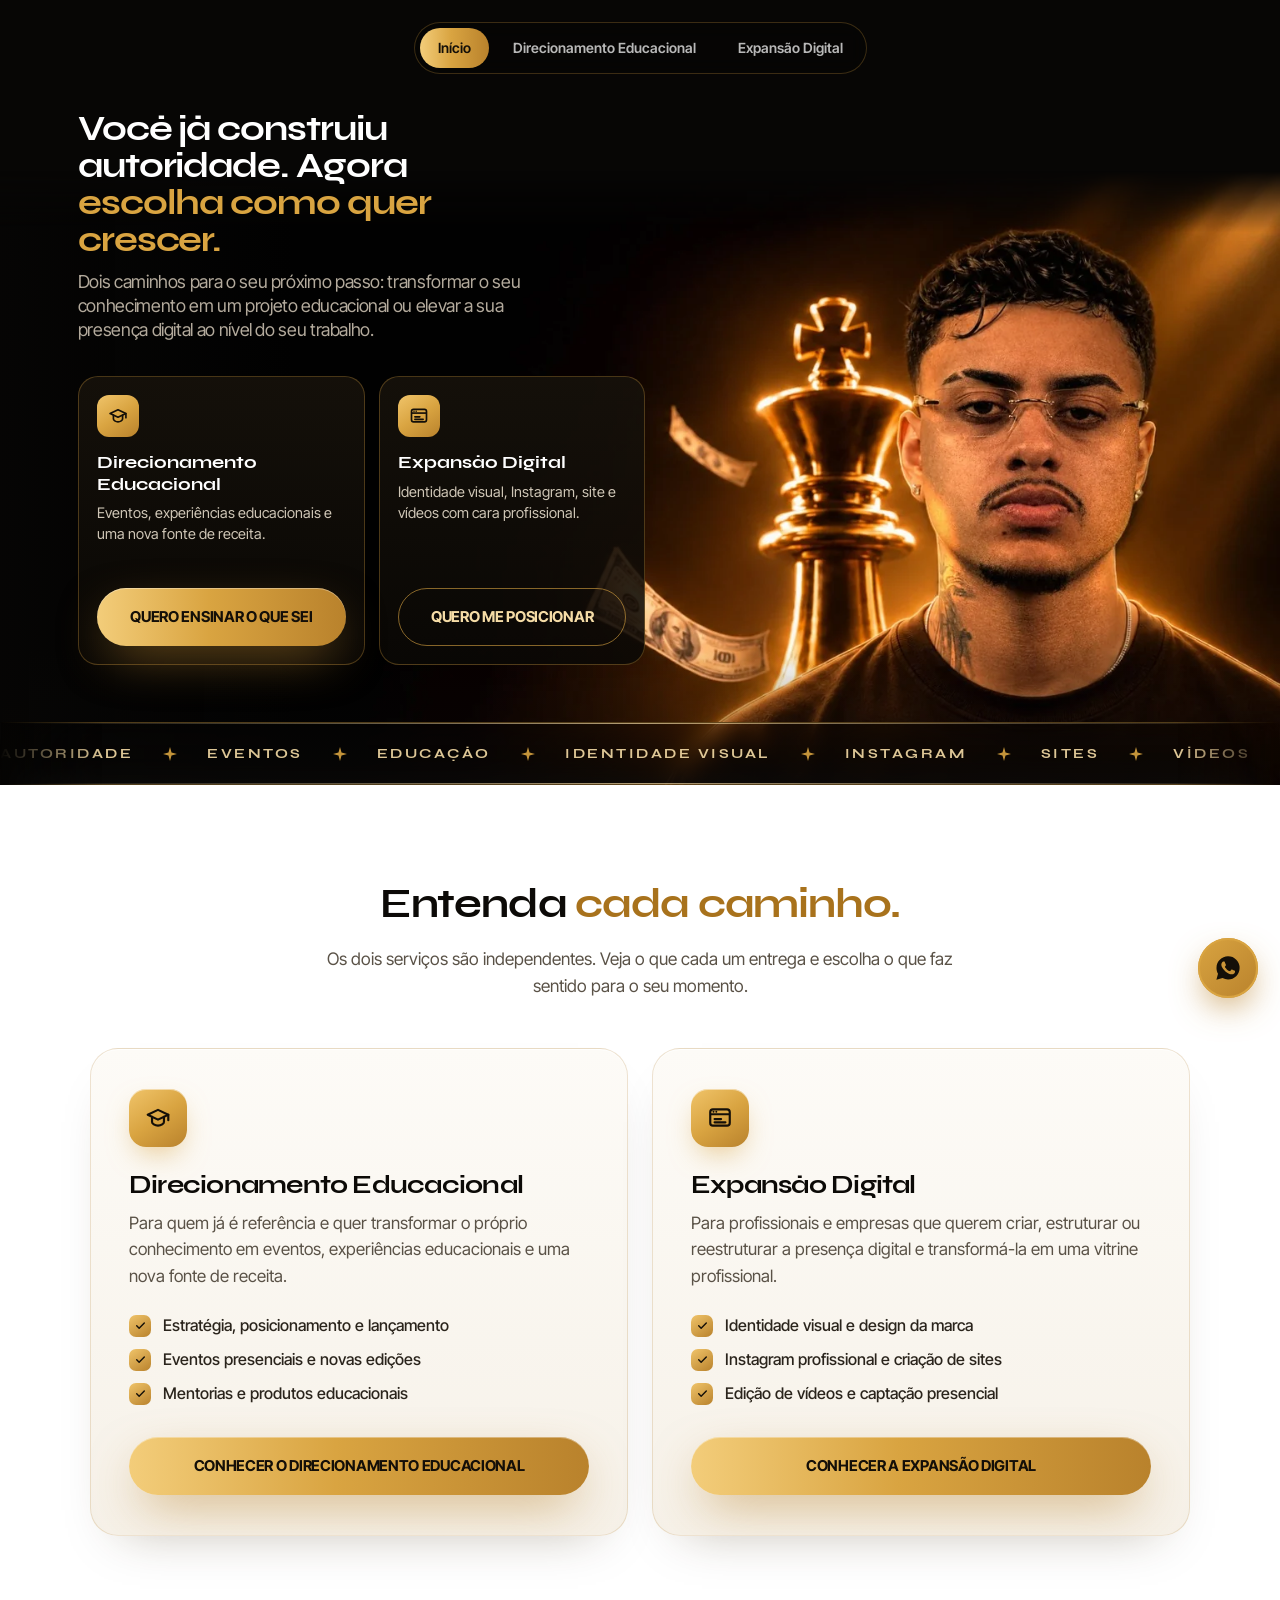
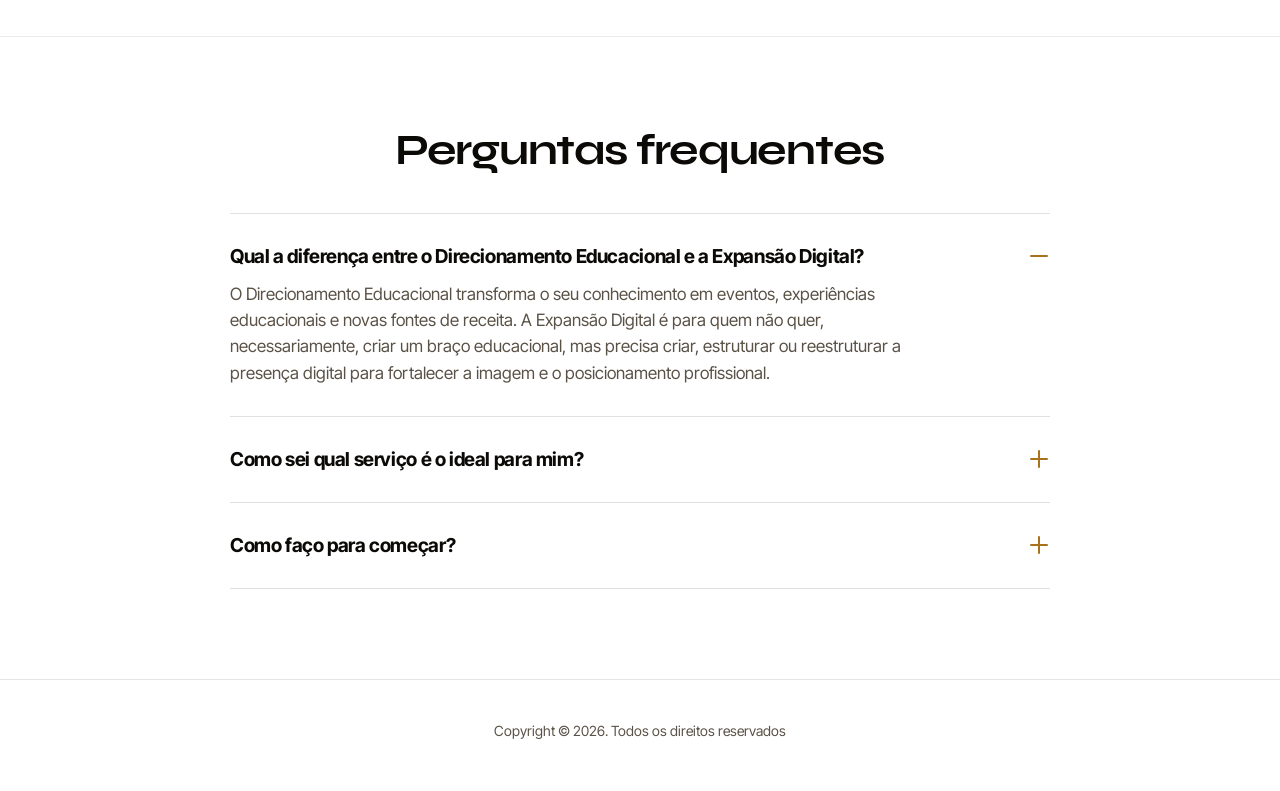
==== commit b009948c: "Página inicial: cards claros e alinhados à esquerda na seção branca 'Entenda cada caminho' Co-Author" ====
--- a/index.html
+++ b/index.html
@@ -15,7 +15,7 @@
 <link rel="preload" as="font" type="font/woff2" href="assets/fonts/Syne-Bold.woff2" crossorigin>
 <link rel="preload" as="font" type="font/woff" href="assets/fonts/InterTight-Variable.woff" crossorigin>
 
-<link rel="stylesheet" href="assets/site.css?v=1795201877">
+<link rel="stylesheet" href="assets/site.css?v=1795203973">
 </head>
 <body data-ribbon-words="Autoridade|Eventos|Educação|Identidade visual|Instagram|Sites|Vídeos|Posicionamento">
 
--- a/assets/site.css
+++ b/assets/site.css
@@ -598,3 +598,57 @@
 @media (max-width:600px){
   .hero--digital .hero__bg{height:105vw;background-image:url("digi-hero-mobile.webp?v=1795201877")}
 }
+
+/* Expansão Digital: mockup próprio na seção "Para quem é" */
+.forwho--digital .forwho__bg{background-image:url("para-quem-digi.webp?v=1795203308")}
+@media (max-width:900px){ .forwho--digital .forwho__bg{background-image:url("para-quem-digi-mobile.webp?v=1795203308")} }
+
+/* Expansão Digital: cards claros sobre o fundo branco */
+.digi-svc .dcard{background:linear-gradient(180deg,#fdfbf7 0%,#f6f1e8 100%);border:1px solid rgba(168,114,28,.18);
+  box-shadow:0 1px 0 rgba(255,255,255,.9) inset,0 24px 50px -32px rgba(60,40,10,.35);color:#5a5247}
+.digi-svc .dcard:hover{border-color:rgba(168,114,28,.45);box-shadow:0 1px 0 rgba(255,255,255,.9) inset,0 30px 60px -30px rgba(60,40,10,.45)}
+.digi-svc .dcard h3{color:#0c0a07}
+.digi-svc .dcard li{color:#5a5247}
+
+/* Expansão Digital (mobile): cards alinhados à esquerda */
+@media (max-width:900px){
+  .digi-svc .dcard,.digi-svc .dcard:nth-child(4),.digi-svc .dcard:nth-child(5){text-align:left;align-items:flex-start;padding:26px 22px}
+  .digi-svc .dcard__icon{margin-bottom:20px}
+  .digi-svc .dcard h3{margin-bottom:14px}
+  .digi-svc .dcard ul{width:100%}
+}
+
+/* Expansão Digital (mobile): ícone e título na mesma linha */
+@media (max-width:900px){
+  .digi-svc .dcard,.digi-svc .dcard:nth-child(4),.digi-svc .dcard:nth-child(5){display:grid;grid-template-columns:auto 1fr;column-gap:16px;align-items:center}
+  .digi-svc .dcard__icon{margin:0;width:48px;height:48px;border-radius:14px}
+  .digi-svc .dcard__icon svg{width:22px;height:22px}
+  .digi-svc .dcard h3{margin:0}
+  .digi-svc .dcard ul{grid-column:1 / -1;margin-top:18px}
+}
+
+/* Cards claros nas seções brancas (página inicial: "Entenda cada caminho") */
+.choose .svc{background:linear-gradient(180deg,#fdfbf7 0%,#f6f1e8 100%);border:1px solid rgba(168,114,28,.18);color:#5a5247;
+  box-shadow:0 1px 0 rgba(255,255,255,.9) inset,0 24px 50px -32px rgba(60,40,10,.35)}
+.choose .svc:hover{border-color:rgba(168,114,28,.45);box-shadow:0 1px 0 rgba(255,255,255,.9) inset,0 30px 60px -30px rgba(60,40,10,.45)}
+.choose .svc h3{color:#0c0a07}
+.choose .svc > p{color:#5a5247}
+.choose .svc li{color:#2a241c}
+@media (max-width:900px){
+  .choose .svc{display:grid;grid-row:auto;grid-template-rows:none;row-gap:0;grid-template-columns:auto 1fr;column-gap:16px;align-items:center;text-align:left;padding:26px 22px}
+  .choose .svc__icon{margin:0;width:48px;height:48px;border-radius:14px}
+  .choose .svc__icon svg{width:22px;height:22px}
+  .choose .svc h3,.choose .svc > p{grid-column:auto;text-align:left;margin:0;align-self:center}
+  .choose .svc > p{grid-column:1 / -1;margin-top:16px}
+  .choose .svc ul{grid-column:1 / -1;justify-items:start;margin:18px 0 22px}
+  .choose .svc .btn{grid-column:1 / -1;width:100%}
+}
+@media (max-width:900px){
+  .choose .svc > *{min-width:0}
+  .choose .svc .btn{max-width:100%;height:auto;min-height:56px;padding:12px 18px;white-space:normal;line-height:1.2}
+}
+@media (max-width:380px){
+  .choose .svc{padding:22px 18px;column-gap:12px}
+  .choose .svc h3{font-size:1.15rem}
+  .choose .svc .btn{font-size:13.5px}
+}
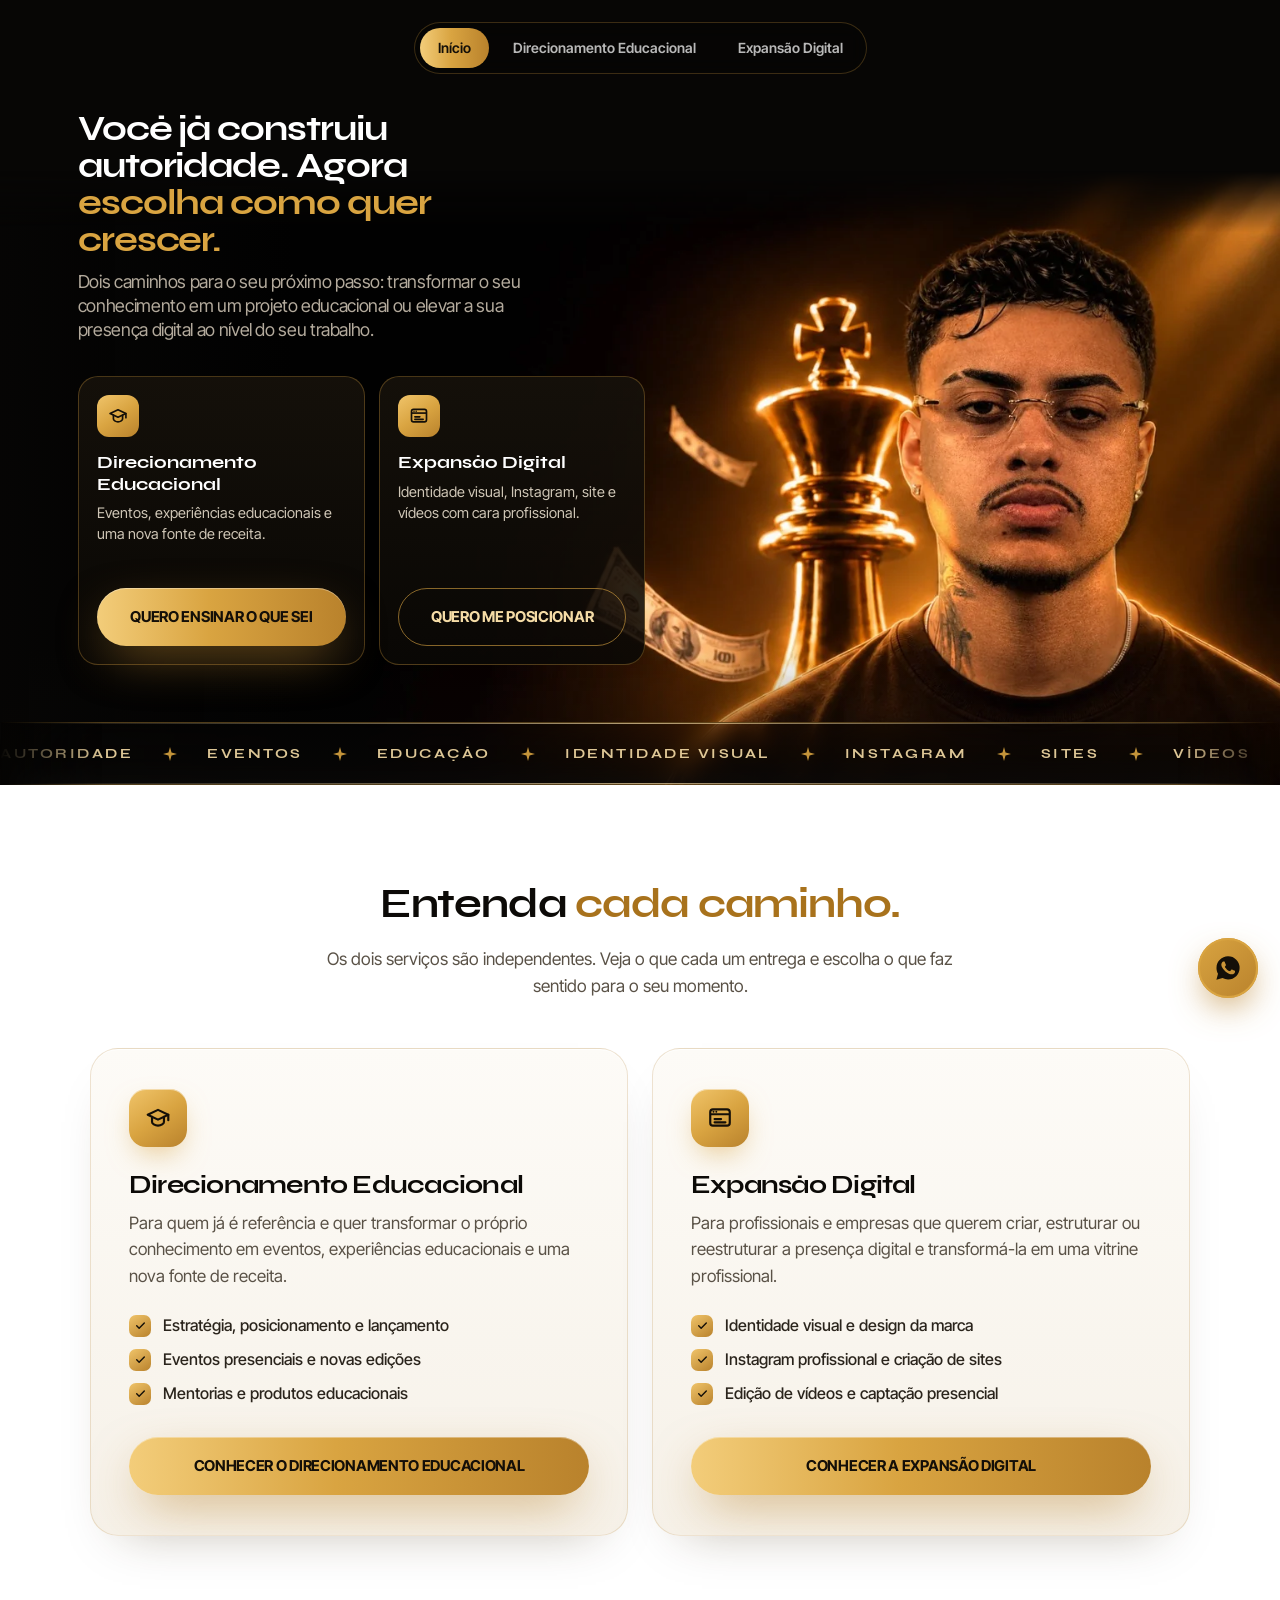
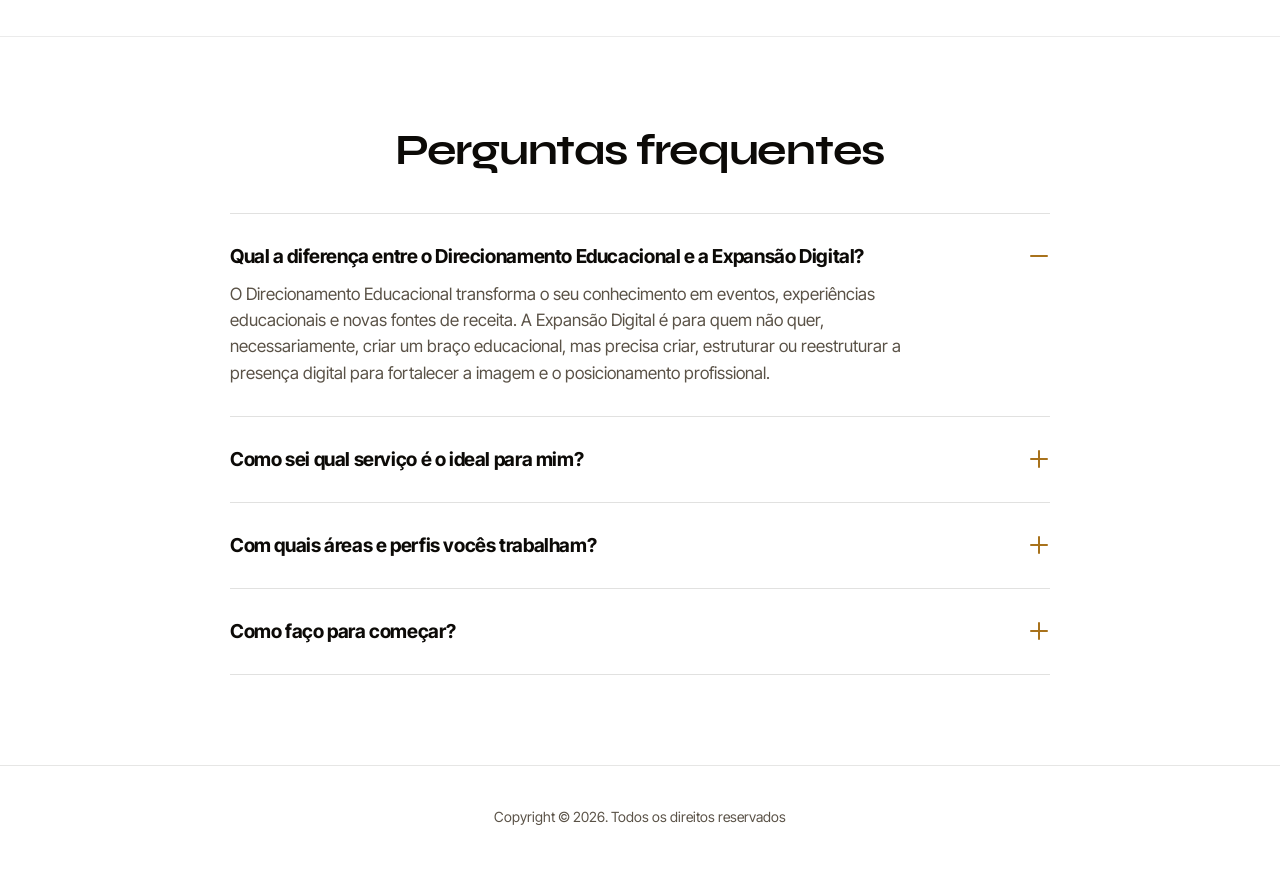
==== commit 9393adfc: "FAQ específico por página: geral no início, educacional e digital nas páginas de serviço Co-Authored" ====
--- a/index.html
+++ b/index.html
@@ -123,8 +123,12 @@
       <div class="faq__a"><div><p>Se o seu objetivo é ensinar, criar eventos e ter uma nova fonte de receita com o que você já sabe, o caminho é o Direcionamento Educacional. Se o objetivo é ter uma imagem mais profissional nas redes, no site e na identidade da marca, o caminho é a Expansão Digital. Na conversa pelo WhatsApp, ajudamos você a definir.</p></div></div>
     </details>
     <details class="faq__item reveal">
+      <summary><h3>Com quais áreas e perfis vocês trabalham?</h3><span class="faq__plus" aria-hidden="true"></span></summary>
+      <div class="faq__a"><div><p>Com especialistas de diferentes segmentos que já têm conhecimento e autoridade, e com profissionais e empresas que querem fortalecer a presença digital.</p></div></div>
+    </details>
+    <details class="faq__item reveal">
       <summary><h3>Como faço para começar?</h3><span class="faq__plus" aria-hidden="true"></span></summary>
-      <div class="faq__a"><div><p>Clique em um dos botões da página e fale com a gente pelo WhatsApp. Vamos entender o seu momento e indicar o melhor caminho para o seu projeto.</p></div></div>
+      <div class="faq__a"><div><p>Escolha um dos caminhos acima ou clique no botão do WhatsApp. Vamos entender o seu momento e indicar o melhor caminho para o seu projeto.</p></div></div>
     </details>
   </div>
 </section>
